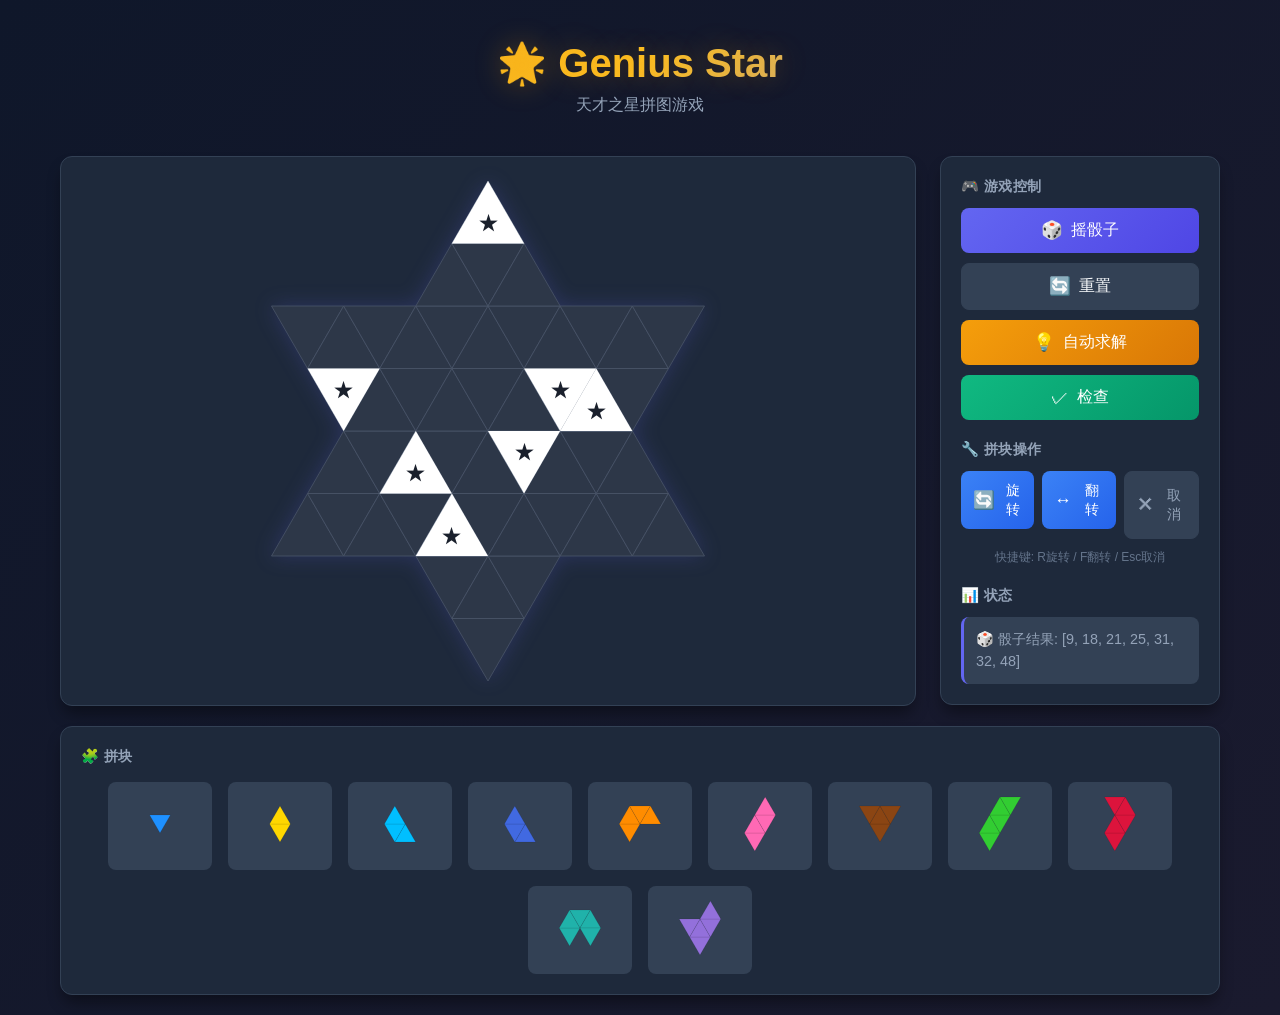
==== index.html @ deafbcff "refactor: 移动游戏文件到根目录（GitHub Pages 部署）" ====
<!DOCTYPE html>
<html lang="zh-CN">

<head>
    <meta charset="UTF-8">
    <meta name="viewport" content="width=device-width, initial-scale=1.0">
    <meta name="description" content="Genius Star 拼图游戏 - 交互式六角星拼图">
    <title>🌟 Genius Star 拼图游戏</title>
    <link rel="stylesheet" href="styles.css">
</head>

<body>
    <div class="game-container">
        <!-- 标题区域 -->
        <header class="game-header">
            <h1>🌟 Genius Star</h1>
            <p class="subtitle">天才之星拼图游戏</p>
        </header>

        <!-- 主游戏区域 -->
        <main class="game-main">
            <!-- 左侧：棋盘 -->
            <div class="board-section">
                <svg id="board-svg" viewBox="-6 -6 12 12" class="board-svg">
                    <!-- 棋盘将由 JavaScript 渲染 -->
                </svg>
            </div>

            <!-- 右侧：控制面板 -->
            <aside class="control-panel">
                <div class="panel-section">
                    <h3>🎮 游戏控制</h3>
                    <button id="btn-roll" class="btn btn-primary">
                        <span class="btn-icon">🎲</span> 摇骰子
                    </button>
                    <button id="btn-reset" class="btn btn-secondary">
                        <span class="btn-icon">🔄</span> 重置
                    </button>
                    <button id="btn-solve" class="btn btn-accent">
                        <span class="btn-icon">💡</span> 自动求解
                    </button>
                    <button id="btn-check" class="btn btn-success">
                        <span class="btn-icon">✓</span> 检查
                    </button>
                </div>

                <div class="panel-section piece-controls">
                    <h3>🔧 拼块操作</h3>
                    <div class="piece-action-btns">
                        <button id="btn-rotate" class="btn btn-action" title="旋转 (R)">
                            <span class="btn-icon">🔄</span> 旋转
                        </button>
                        <button id="btn-flip" class="btn btn-action" title="翻转 (F)">
                            <span class="btn-icon">↔️</span> 翻转
                        </button>
                        <button id="btn-cancel" class="btn btn-action-secondary" title="取消 (Esc)">
                            <span class="btn-icon">✕</span> 取消
                        </button>
                    </div>
                    <p class="shortcuts-hint">快捷键: R旋转 / F翻转 / Esc取消</p>
                </div>

                <div class="panel-section">
                    <h3>📊 状态</h3>
                    <div id="status-message" class="status-message">
                        点击「摇骰子」开始游戏！
                    </div>
                </div>
            </aside>
        </main>

        <!-- 底部：拼块区域 -->
        <section class="pieces-section">
            <h3>🧩 拼块</h3>
            <div id="pieces-container" class="pieces-container">
                <!-- 拼块将由 JavaScript 渲染 -->
            </div>
        </section>
    </div>

    <!-- 完成弹窗 -->
    <div id="victory-modal" class="modal hidden">
        <div class="modal-content">
            <h2>🎉 恭喜完成！</h2>
            <p>你成功完成了拼图！</p>
            <button id="btn-new-game" class="btn btn-primary">开始新游戏</button>
        </div>
    </div>

    <!-- JavaScript 模块 -->
    <script src="js/geometry.js"></script>
    <script src="js/pieces.js"></script>
    <script src="js/board.js"></script>
    <script src="js/solver.js"></script>
    <script src="js/game.js"></script>
</body>

</html>
---- styles.css ----
/* ================================
   Genius Star 拼图游戏 - 样式表
   ================================ */

/* CSS 变量 - 主题色彩 */
:root {
    /* 主色调 */
    --primary: #6366f1;
    --primary-dark: #4f46e5;
    --primary-light: #818cf8;

    /* 强调色 */
    --accent: #f59e0b;
    --accent-dark: #d97706;

    /* 成功/错误 */
    --success: #10b981;
    --error: #ef4444;

    /* 背景色 */
    --bg-dark: #0f172a;
    --bg-card: #1e293b;
    --bg-hover: #334155;

    /* 文字色 */
    --text-primary: #f8fafc;
    --text-secondary: #94a3b8;
    --text-muted: #64748b;

    /* 边框 */
    --border: #334155;

    /* 阴影 */
    --shadow: 0 4px 6px -1px rgba(0, 0, 0, 0.3);
    --shadow-lg: 0 10px 15px -3px rgba(0, 0, 0, 0.4);

    /* 圆角 */
    --radius: 12px;
    --radius-sm: 8px;

    /* 过渡 */
    --transition: all 0.2s ease;
}

/* 基础重置 */
* {
    margin: 0;
    padding: 0;
    box-sizing: border-box;
}

body {
    font-family: 'Inter', -apple-system, BlinkMacSystemFont, 'Segoe UI', Roboto, sans-serif;
    background: linear-gradient(135deg, var(--bg-dark) 0%, #1a1a2e 100%);
    color: var(--text-primary);
    min-height: 100vh;
    overflow-x: hidden;
}

/* 游戏容器 */
.game-container {
    max-width: 1200px;
    margin: 0 auto;
    padding: 20px;
    display: flex;
    flex-direction: column;
    gap: 20px;
}

/* 标题区域 */
.game-header {
    text-align: center;
    padding: 20px 0;
}

.game-header h1 {
    font-size: 2.5rem;
    font-weight: 700;
    background: linear-gradient(135deg, var(--accent) 0%, #fbbf24 50%, var(--primary-light) 100%);
    -webkit-background-clip: text;
    -webkit-text-fill-color: transparent;
    background-clip: text;
    text-shadow: 0 0 30px rgba(245, 158, 11, 0.3);
}

.subtitle {
    color: var(--text-secondary);
    font-size: 1rem;
    margin-top: 8px;
}

/* 主游戏区域 */
.game-main {
    display: grid;
    grid-template-columns: 1fr 280px;
    gap: 24px;
    align-items: start;
}

/* 棋盘区域 */
.board-section {
    background: var(--bg-card);
    border-radius: var(--radius);
    padding: 24px;
    box-shadow: var(--shadow-lg);
    border: 1px solid var(--border);
}

.board-svg {
    width: 100%;
    max-width: 500px;
    height: auto;
    display: block;
    margin: 0 auto;
    filter: drop-shadow(0 0 10px rgba(99, 102, 241, 0.2));
}

/* 控制面板 */
.control-panel {
    background: var(--bg-card);
    border-radius: var(--radius);
    padding: 20px;
    box-shadow: var(--shadow-lg);
    border: 1px solid var(--border);
    display: flex;
    flex-direction: column;
    gap: 20px;
}

.panel-section h3 {
    font-size: 0.9rem;
    color: var(--text-secondary);
    margin-bottom: 12px;
    text-transform: uppercase;
    letter-spacing: 0.5px;
}

/* 按钮样式 */
.btn {
    display: flex;
    align-items: center;
    justify-content: center;
    gap: 8px;
    width: 100%;
    padding: 12px 16px;
    border: none;
    border-radius: var(--radius-sm);
    font-size: 1rem;
    font-weight: 500;
    cursor: pointer;
    transition: var(--transition);
    margin-bottom: 10px;
}

.btn:last-child {
    margin-bottom: 0;
}

.btn:hover {
    transform: translateY(-2px);
    box-shadow: var(--shadow);
}

.btn:active {
    transform: translateY(0);
}

.btn-icon {
    font-size: 1.1rem;
}

.btn-primary {
    background: linear-gradient(135deg, var(--primary) 0%, var(--primary-dark) 100%);
    color: white;
}

.btn-primary:hover {
    background: linear-gradient(135deg, var(--primary-light) 0%, var(--primary) 100%);
}

.btn-secondary {
    background: var(--bg-hover);
    color: var(--text-primary);
    border: 1px solid var(--border);
}

.btn-secondary:hover {
    background: #475569;
}

.btn-accent {
    background: linear-gradient(135deg, var(--accent) 0%, var(--accent-dark) 100%);
    color: white;
}

.btn-accent:hover {
    background: linear-gradient(135deg, #fbbf24 0%, var(--accent) 100%);
}

.btn-success {
    background: linear-gradient(135deg, var(--success) 0%, #059669 100%);
    color: white;
}

.btn-success:hover {
    background: linear-gradient(135deg, #34d399 0%, var(--success) 100%);
}

/* 快捷键列表 */
.shortcuts-list {
    list-style: none;
    display: flex;
    flex-direction: column;
    gap: 8px;
}

.shortcuts-list li {
    display: flex;
    align-items: center;
    gap: 10px;
    color: var(--text-secondary);
    font-size: 0.9rem;
}

kbd {
    background: var(--bg-hover);
    border: 1px solid var(--border);
    border-radius: 4px;
    padding: 4px 8px;
    font-family: 'SF Mono', 'Monaco', 'Consolas', monospace;
    font-size: 0.8rem;
    color: var(--text-primary);
    min-width: 28px;
    text-align: center;
}

/* 状态消息 */
.status-message {
    background: var(--bg-hover);
    border-radius: var(--radius-sm);
    padding: 12px;
    color: var(--text-secondary);
    font-size: 0.9rem;
    line-height: 1.5;
    border-left: 3px solid var(--primary);
}

.status-message.success {
    border-left-color: var(--success);
    color: var(--success);
}

.status-message.error {
    border-left-color: var(--error);
    color: var(--error);
}

/* 拼块区域 */
.pieces-section {
    background: var(--bg-card);
    border-radius: var(--radius);
    padding: 20px;
    box-shadow: var(--shadow-lg);
    border: 1px solid var(--border);
}

.pieces-section h3 {
    font-size: 0.9rem;
    color: var(--text-secondary);
    margin-bottom: 16px;
    text-transform: uppercase;
    letter-spacing: 0.5px;
}

.pieces-container {
    display: flex;
    flex-wrap: wrap;
    gap: 16px;
    justify-content: center;
}

/* 单个拼块容器 */
.piece-wrapper {
    background: var(--bg-hover);
    border-radius: var(--radius-sm);
    padding: 10px;
    cursor: grab;
    transition: var(--transition);
    border: 2px solid transparent;
}

.piece-wrapper:hover {
    border-color: var(--primary);
    transform: scale(1.05);
}

.piece-wrapper.selected {
    border-color: var(--accent);
    box-shadow: 0 0 15px rgba(245, 158, 11, 0.4);
}

.piece-wrapper.placed {
    opacity: 0.3;
    pointer-events: none;
}

.piece-svg {
    width: 80px;
    height: 60px;
}

/* 棋盘三角形样式 */
.board-triangle {
    fill: #2d3748;
    stroke: #4a5568;
    stroke-width: 0.02;
    transition: var(--transition);
}

.board-triangle:hover {
    fill: #3d4758;
}

.board-triangle.blocked {
    fill: #1a202c;
    stroke: #718096;
}

.board-triangle.blocked-marker {
    fill: #fbbf24;
}

/* 拼块三角形样式 */
.piece-triangle {
    stroke: rgba(0, 0, 0, 0.3);
    stroke-width: 0.02;
    cursor: grab;
}

.piece-triangle.on-board {
    cursor: pointer;
}

/* 拖拽时的样式 */
.dragging {
    opacity: 0.8;
    cursor: grabbing !important;
}

/* 有效放置位置预览 */
.preview-triangle {
    fill: rgba(99, 102, 241, 0.3);
    stroke: var(--primary);
    stroke-width: 0.03;
    stroke-dasharray: 0.1;
}

/* 弹窗 */
.modal {
    position: fixed;
    top: 0;
    left: 0;
    width: 100%;
    height: 100%;
    background: rgba(0, 0, 0, 0.8);
    display: flex;
    align-items: center;
    justify-content: center;
    z-index: 1000;
    backdrop-filter: blur(4px);
}

.modal.hidden {
    display: none;
}

.modal-content {
    background: var(--bg-card);
    border-radius: var(--radius);
    padding: 40px;
    text-align: center;
    box-shadow: var(--shadow-lg);
    border: 1px solid var(--border);
    animation: modalIn 0.3s ease;
}

@keyframes modalIn {
    from {
        opacity: 0;
        transform: scale(0.9);
    }

    to {
        opacity: 1;
        transform: scale(1);
    }
}

.modal-content h2 {
    font-size: 2rem;
    margin-bottom: 16px;
    background: linear-gradient(135deg, var(--accent) 0%, #fbbf24 100%);
    -webkit-background-clip: text;
    -webkit-text-fill-color: transparent;
    background-clip: text;
}

.modal-content p {
    color: var(--text-secondary);
    margin-bottom: 24px;
}

.modal-content .btn {
    width: auto;
    padding: 12px 32px;
}

/* 动画 */
@keyframes pulse {

    0%,
    100% {
        transform: scale(1);
    }

    50% {
        transform: scale(1.05);
    }
}

.pulse {
    animation: pulse 0.5s ease-in-out;
}

/* 拼块操作按钮 */
.piece-action-btns {
    display: flex;
    gap: 8px;
    flex-wrap: wrap;
}

.btn-action {
    flex: 1;
    min-width: 70px;
    padding: 10px 12px;
    background: linear-gradient(135deg, #3b82f6 0%, #2563eb 100%);
    color: white;
    font-size: 0.9rem;
}

.btn-action:hover {
    background: linear-gradient(135deg, #60a5fa 0%, #3b82f6 100%);
}

.btn-action-secondary {
    flex: 1;
    min-width: 70px;
    padding: 10px 12px;
    background: var(--bg-hover);
    color: var(--text-secondary);
    border: 1px solid var(--border);
    font-size: 0.9rem;
}

.btn-action-secondary:hover {
    background: #475569;
    color: var(--text-primary);
}

.shortcuts-hint {
    margin-top: 10px;
    font-size: 0.75rem;
    color: var(--text-muted);
    text-align: center;
}

/* 按钮禁用状态 */
.btn:disabled {
    opacity: 0.5;
    cursor: not-allowed;
    transform: none !important;
}

/* 响应式设计 */
@media (max-width: 900px) {
    .game-main {
        grid-template-columns: 1fr;
    }

    .control-panel {
        order: -1;
        flex-direction: row;
        flex-wrap: wrap;
    }

    .panel-section {
        flex: 1;
        min-width: 200px;
    }

    /* 移动端突出显示拼块操作按钮 */
    .piece-controls {
        order: -1;
        width: 100%;
        min-width: 100%;
    }

    .piece-action-btns {
        justify-content: center;
    }

    .btn-action,
    .btn-action-secondary {
        min-width: 90px;
        padding: 14px 16px;
        font-size: 1rem;
    }

    .shortcuts-hint {
        display: none;
        /* 移动端隐藏快捷键提示 */
    }
}

@media (max-width: 600px) {
    .game-header h1 {
        font-size: 1.8rem;
    }

    .game-container {
        padding: 10px;
    }

    .piece-svg {
        width: 60px;
        height: 45px;
    }

    /* 移动端操作按钮更大 */
    .btn-action,
    .btn-action-secondary {
        padding: 16px 20px;
        font-size: 1.1rem;
    }

    .piece-action-btns {
        gap: 10px;
    }
}
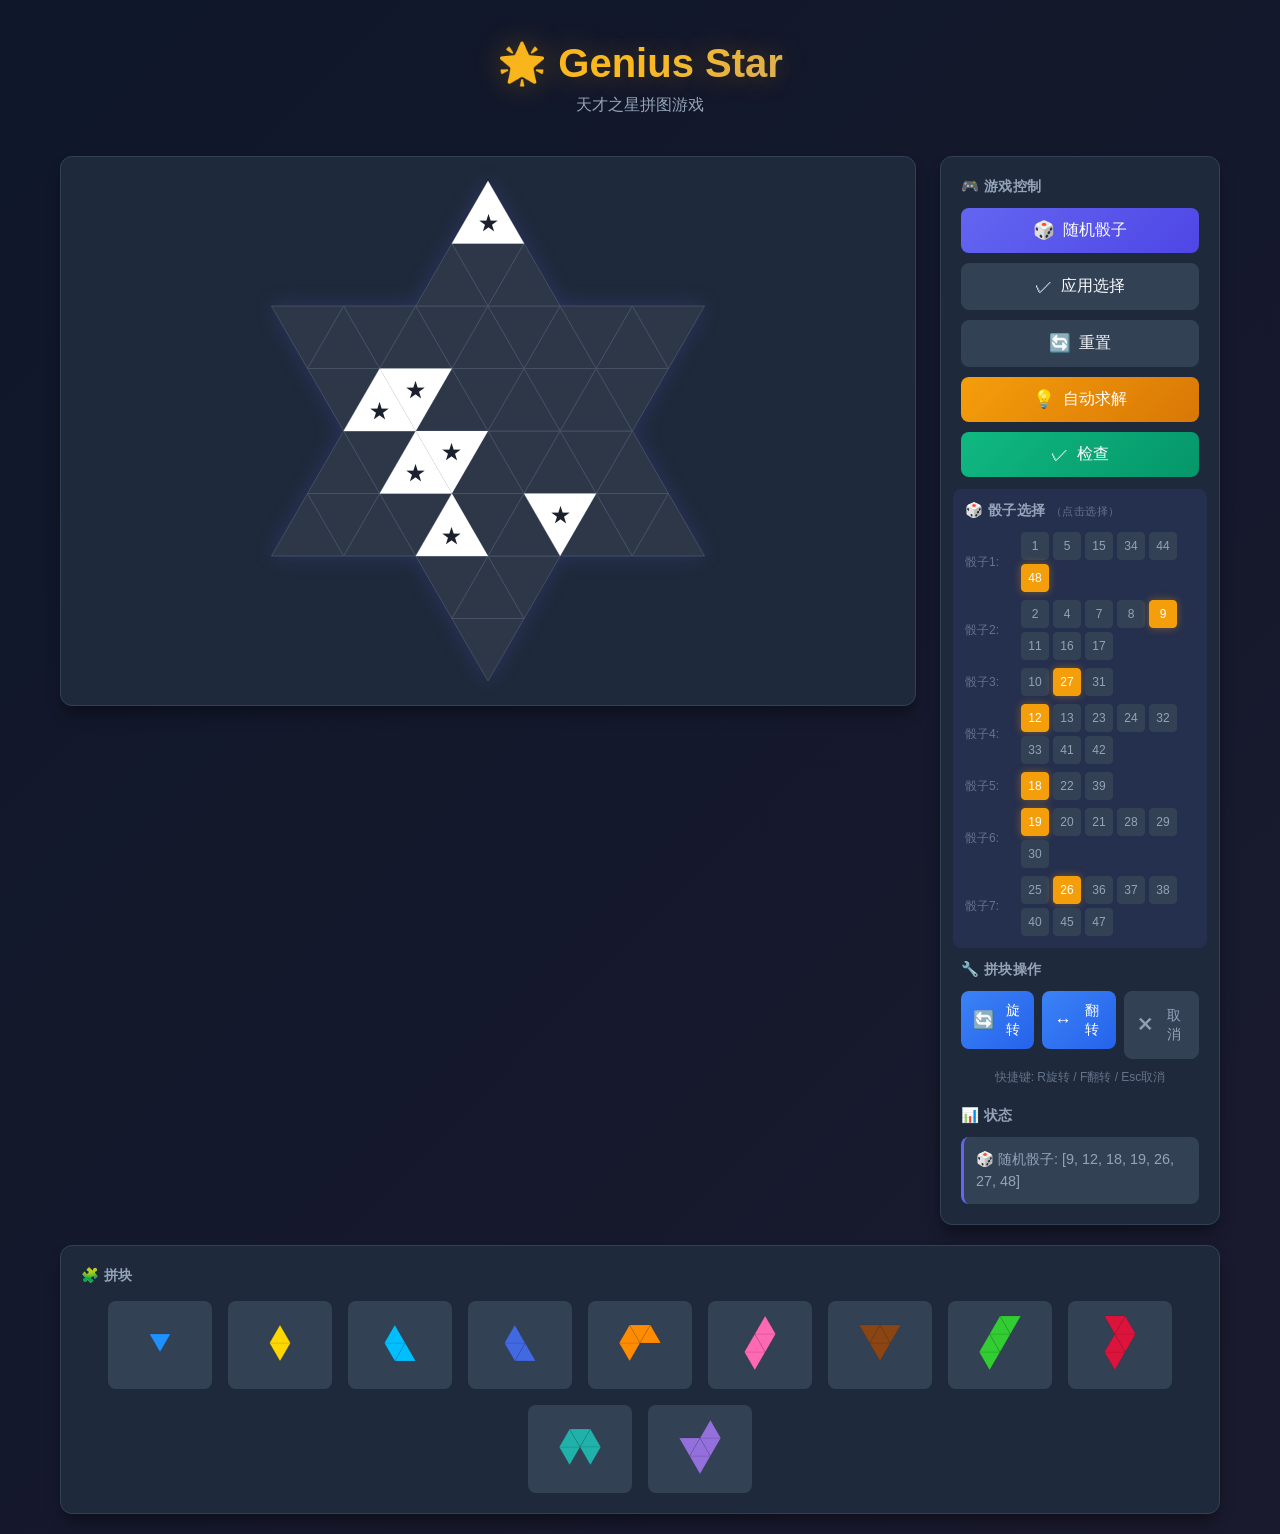
==== commit db0bbb10: "feat: 添加骰子手动选择功能 - 新增骰子选择面板，显示7组骰子可选值 - 点击数字可选中对应骰子的值 - 随机骰子按钮同步更新选择器显示 - 应用选择按钮使用手动选择的值开始游戏" ====
--- a/index.html
+++ b/index.html
@@ -31,7 +31,10 @@
                 <div class="panel-section">
                     <h3>🎮 游戏控制</h3>
                     <button id="btn-roll" class="btn btn-primary">
-                        <span class="btn-icon">🎲</span> 摇骰子
+                        <span class="btn-icon">🎲</span> 随机骰子
+                    </button>
+                    <button id="btn-apply-dice" class="btn btn-secondary">
+                        <span class="btn-icon">✓</span> 应用选择
                     </button>
                     <button id="btn-reset" class="btn btn-secondary">
                         <span class="btn-icon">🔄</span> 重置
@@ -42,6 +45,13 @@
                     <button id="btn-check" class="btn btn-success">
                         <span class="btn-icon">✓</span> 检查
                     </button>
+                </div>
+
+                <div class="panel-section dice-section">
+                    <h3>🎲 骰子选择 <span class="dice-hint">（点击选择）</span></h3>
+                    <div id="dice-selectors" class="dice-selectors">
+                        <!-- 骰子选择器由 JavaScript 渲染 -->
+                    </div>
                 </div>
 
                 <div class="panel-section piece-controls">
--- a/styles.css
+++ b/styles.css
@@ -474,6 +474,75 @@
     text-align: center;
 }
 
+/* 骰子选择器 */
+.dice-section {
+    background: rgba(99, 102, 241, 0.1);
+    border-radius: var(--radius-sm);
+    padding: 12px;
+    margin: -8px;
+}
+
+.dice-hint {
+    font-size: 0.7rem;
+    color: var(--text-muted);
+    font-weight: normal;
+    text-transform: none;
+}
+
+.dice-selectors {
+    display: flex;
+    flex-direction: column;
+    gap: 8px;
+}
+
+.dice-row {
+    display: flex;
+    align-items: center;
+    gap: 6px;
+}
+
+.dice-label {
+    font-size: 0.75rem;
+    color: var(--text-muted);
+    min-width: 50px;
+}
+
+.dice-options {
+    display: flex;
+    flex-wrap: wrap;
+    gap: 4px;
+    flex: 1;
+}
+
+.dice-option {
+    width: 28px;
+    height: 28px;
+    border: 1px solid var(--border);
+    border-radius: 4px;
+    background: var(--bg-hover);
+    color: var(--text-secondary);
+    font-size: 0.75rem;
+    font-weight: 500;
+    cursor: pointer;
+    transition: var(--transition);
+    display: flex;
+    align-items: center;
+    justify-content: center;
+}
+
+.dice-option:hover {
+    border-color: var(--primary);
+    background: var(--primary);
+    color: white;
+}
+
+.dice-option.selected {
+    background: var(--accent);
+    border-color: var(--accent);
+    color: white;
+    box-shadow: 0 0 8px rgba(245, 158, 11, 0.4);
+}
+
 /* 按钮禁用状态 */
 .btn:disabled {
     opacity: 0.5;
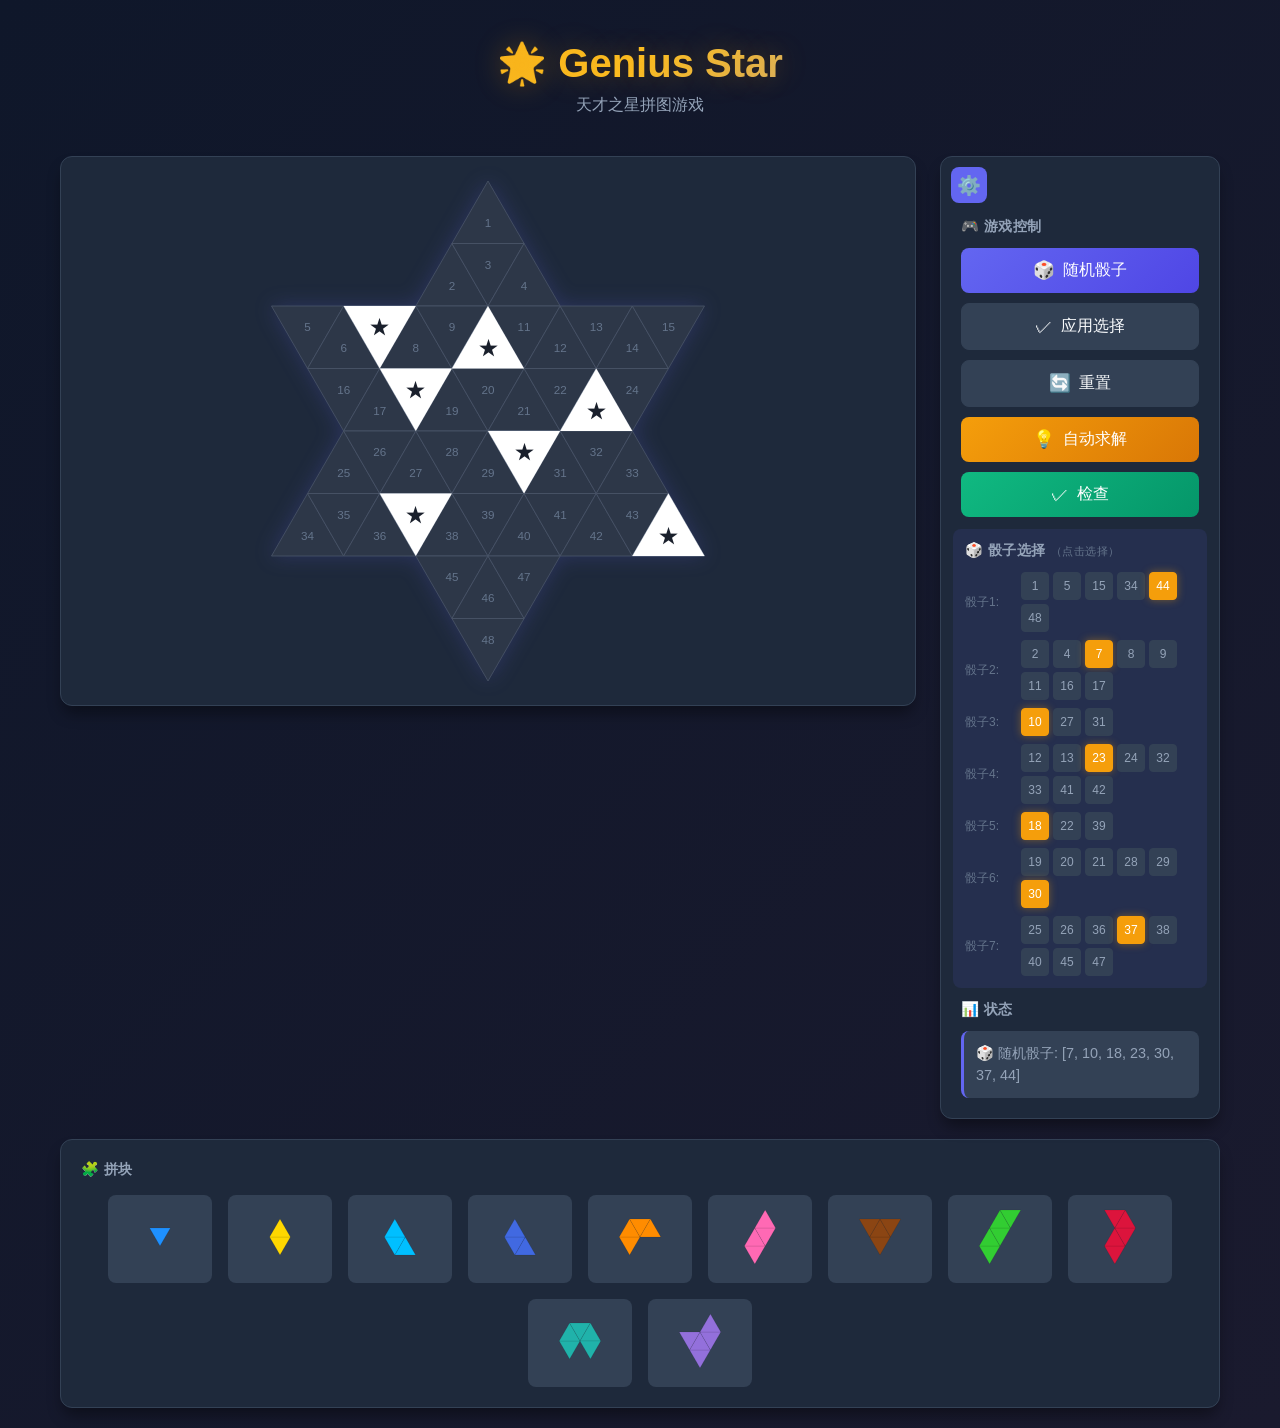
==== commit 47c242bb: "feat: 优化UI-浮动操作面板+抽屉式菜单 - 移除固定底部工具栏 - 拼块选中时显示浮动操作按钮（旋转/翻转/放回）在拼块上方 - 控制面板改为抽屉式，可点击齿轮按钮收起 - 更好的移动端和PC" ====
--- a/index.html
+++ b/index.html
@@ -26,54 +26,44 @@
                 </svg>
             </div>
 
-            <!-- 右侧：控制面板 -->
-            <aside class="control-panel">
-                <div class="panel-section">
-                    <h3>🎮 游戏控制</h3>
-                    <button id="btn-roll" class="btn btn-primary">
-                        <span class="btn-icon">🎲</span> 随机骰子
-                    </button>
-                    <button id="btn-apply-dice" class="btn btn-secondary">
-                        <span class="btn-icon">✓</span> 应用选择
-                    </button>
-                    <button id="btn-reset" class="btn btn-secondary">
-                        <span class="btn-icon">🔄</span> 重置
-                    </button>
-                    <button id="btn-solve" class="btn btn-accent">
-                        <span class="btn-icon">💡</span> 自动求解
-                    </button>
-                    <button id="btn-check" class="btn btn-success">
-                        <span class="btn-icon">✓</span> 检查
-                    </button>
-                </div>
+            <!-- 右侧：控制面板（抽屉式） -->
+            <aside class="control-panel" id="control-panel">
+                <button class="drawer-toggle" id="drawer-toggle" title="展开/收起菜单">
+                    <span class="toggle-icon">⚙️</span>
+                </button>
 
-                <div class="panel-section dice-section">
-                    <h3>🎲 骰子选择 <span class="dice-hint">（点击选择）</span></h3>
-                    <div id="dice-selectors" class="dice-selectors">
-                        <!-- 骰子选择器由 JavaScript 渲染 -->
-                    </div>
-                </div>
-
-                <div class="panel-section piece-controls">
-                    <h3>🔧 拼块操作</h3>
-                    <div class="piece-action-btns">
-                        <button id="btn-rotate" class="btn btn-action" title="旋转 (R)">
-                            <span class="btn-icon">🔄</span> 旋转
+                <div class="drawer-content">
+                    <div class="panel-section">
+                        <h3>🎮 游戏控制</h3>
+                        <button id="btn-roll" class="btn btn-primary">
+                            <span class="btn-icon">🎲</span> 随机骰子
                         </button>
-                        <button id="btn-flip" class="btn btn-action" title="翻转 (F)">
-                            <span class="btn-icon">↔️</span> 翻转
+                        <button id="btn-apply-dice" class="btn btn-secondary">
+                            <span class="btn-icon">✓</span> 应用选择
                         </button>
-                        <button id="btn-cancel" class="btn btn-action-secondary" title="取消 (Esc)">
-                            <span class="btn-icon">✕</span> 取消
+                        <button id="btn-reset" class="btn btn-secondary">
+                            <span class="btn-icon">🔄</span> 重置
+                        </button>
+                        <button id="btn-solve" class="btn btn-accent">
+                            <span class="btn-icon">💡</span> 自动求解
+                        </button>
+                        <button id="btn-check" class="btn btn-success">
+                            <span class="btn-icon">✓</span> 检查
                         </button>
                     </div>
-                    <p class="shortcuts-hint">快捷键: R旋转 / F翻转 / Esc取消</p>
-                </div>
 
-                <div class="panel-section">
-                    <h3>📊 状态</h3>
-                    <div id="status-message" class="status-message">
-                        点击「摇骰子」开始游戏！
+                    <div class="panel-section dice-section">
+                        <h3>🎲 骰子选择 <span class="dice-hint">（点击选择）</span></h3>
+                        <div id="dice-selectors" class="dice-selectors">
+                            <!-- 骰子选择器由 JavaScript 渲染 -->
+                        </div>
+                    </div>
+
+                    <div class="panel-section">
+                        <h3>📊 状态</h3>
+                        <div id="status-message" class="status-message">
+                            点击「摇骰子」开始游戏！
+                        </div>
                     </div>
                 </div>
             </aside>
@@ -86,6 +76,13 @@
                 <!-- 拼块将由 JavaScript 渲染 -->
             </div>
         </section>
+
+        <!-- 浮动操作面板（选中拼块时显示） -->
+        <div id="piece-actions" class="piece-actions hidden">
+            <button id="btn-rotate" class="action-btn" title="旋转 (R)">🔄</button>
+            <button id="btn-flip" class="action-btn" title="翻转 (F)">↔️</button>
+            <button id="btn-cancel" class="action-btn action-cancel" title="放回 (Esc)">✕</button>
+        </div>
     </div>
 
     <!-- 完成弹窗 -->
--- a/styles.css
+++ b/styles.css
@@ -115,16 +115,120 @@
     filter: drop-shadow(0 0 10px rgba(99, 102, 241, 0.2));
 }
 
-/* 控制面板 */
+/* 控制面板（抽屉式） */
 .control-panel {
+    position: relative;
     background: var(--bg-card);
     border-radius: var(--radius);
-    padding: 20px;
     box-shadow: var(--shadow-lg);
     border: 1px solid var(--border);
+    transition: width 0.3s ease, padding 0.3s ease;
+    overflow: hidden;
+}
+
+.control-panel.collapsed {
+    width: 50px;
+    padding: 0;
+}
+
+.control-panel.collapsed .drawer-content {
+    opacity: 0;
+    pointer-events: none;
+}
+
+.drawer-toggle {
+    position: absolute;
+    top: 10px;
+    left: 10px;
+    width: 36px;
+    height: 36px;
+    border: none;
+    border-radius: 8px;
+    background: var(--primary);
+    color: white;
+    cursor: pointer;
+    display: flex;
+    align-items: center;
+    justify-content: center;
+    font-size: 1.2rem;
+    z-index: 10;
+    transition: var(--transition);
+}
+
+.drawer-toggle:hover {
+    background: var(--primary-light);
+    transform: scale(1.1);
+}
+
+.control-panel.collapsed .drawer-toggle {
+    left: 7px;
+}
+
+.drawer-content {
+    padding: 60px 20px 20px 20px;
     display: flex;
     flex-direction: column;
     gap: 20px;
+    transition: opacity 0.3s ease;
+}
+
+/* 浮动操作面板（选中拼块时显示） */
+.piece-actions {
+    position: absolute;
+    display: flex;
+    gap: 8px;
+    background: rgba(30, 41, 59, 0.95);
+    padding: 8px 12px;
+    border-radius: 24px;
+    box-shadow: 0 4px 20px rgba(0, 0, 0, 0.4);
+    z-index: 200;
+    pointer-events: auto;
+    backdrop-filter: blur(8px);
+    border: 1px solid var(--border);
+    transition: opacity 0.2s ease, transform 0.2s ease;
+}
+
+.piece-actions.hidden {
+    display: none;
+}
+
+.action-btn {
+    width: 44px;
+    height: 44px;
+    border: none;
+    border-radius: 50%;
+    background: var(--primary);
+    color: white;
+    font-size: 1.2rem;
+    cursor: pointer;
+    display: flex;
+    align-items: center;
+    justify-content: center;
+    transition: var(--transition);
+}
+
+.action-btn:hover {
+    background: var(--primary-light);
+    transform: scale(1.1);
+}
+
+.action-btn:active {
+    transform: scale(0.95);
+}
+
+.action-cancel {
+    background: var(--bg-hover);
+    color: var(--text-secondary);
+}
+
+.action-cancel:hover {
+    background: var(--error);
+    color: white;
+}
+
+/* 移除固定底部空间 */
+.game-container {
+    padding-bottom: 20px;
 }
 
 .panel-section h3 {
@@ -552,42 +656,70 @@
 
 /* 响应式设计 */
 @media (max-width: 900px) {
+    .game-container {
+        display: flex;
+        flex-direction: column;
+    }
+
     .game-main {
-        grid-template-columns: 1fr;
+        display: contents;
+        /* Allows children to be ordered within game-container */
+    }
+
+    .game-header {
+        order: 1;
+    }
+
+    .board-section {
+        order: 2;
+        padding: 10px;
+        /* Reduce padding on mobile */
+    }
+
+    .pieces-section {
+        order: 3;
+        margin-top: 10px;
+        padding: 15px;
     }
 
     .control-panel {
-        order: -1;
-        flex-direction: row;
-        flex-wrap: wrap;
+        order: 4;
+        /* Controls at bottom */
+        flex-direction: column;
+        gap: 15px;
+        margin-top: 10px;
     }
 
     .panel-section {
-        flex: 1;
-        min-width: 200px;
-    }
-
-    /* 移动端突出显示拼块操作按钮 */
+        width: 100%;
+    }
+
+    /* Make piece controls (Rotate/Flip) very accessible */
     .piece-controls {
-        order: -1;
-        width: 100%;
-        min-width: 100%;
+        position: sticky;
+        bottom: 0;
+        z-index: 100;
+        background: var(--bg-card);
+        padding: 10px;
+        border-top: 1px solid var(--border);
+        box-shadow: 0 -4px 10px rgba(0, 0, 0, 0.2);
+        margin: 0 -20px -20px -20px;
+        /* Extend to edges */
+        width: calc(100% + 40px);
     }
 
     .piece-action-btns {
-        justify-content: center;
+        justify-content: space-between;
     }
 
     .btn-action,
     .btn-action-secondary {
-        min-width: 90px;
-        padding: 14px 16px;
-        font-size: 1rem;
+        flex: 1;
+        padding: 15px;
     }
 
     .shortcuts-hint {
         display: none;
-        /* 移动端隐藏快捷键提示 */
     }
 }
 
@@ -598,21 +730,32 @@
 
     .game-container {
         padding: 10px;
+        gap: 10px;
+    }
+
+    .board-section {
+        padding: 5px;
+    }
+
+    /* Enhance piece size for touch */
+    .piece-wrapper {
+        padding: 5px;
     }
 
     .piece-svg {
-        width: 60px;
-        height: 45px;
-    }
-
-    /* 移动端操作按钮更大 */
-    .btn-action,
-    .btn-action-secondary {
-        padding: 16px 20px;
-        font-size: 1.1rem;
-    }
-
-    .piece-action-btns {
-        gap: 10px;
+        width: 50px;
+        /* Slightly smaller to fit more */
+        height: 40px;
+    }
+
+    .pieces-container {
+        gap: 8px;
+        justify-content: flex-start;
+        /* Align left for scrolling if needed */
+        overflow-x: auto;
+        padding-bottom: 5px;
+        flex-wrap: wrap;
+        /* Keep wrapping for now, maybe scroll is better? User said "close". Wrapping is safer. */
+        justify-content: center;
     }
 }
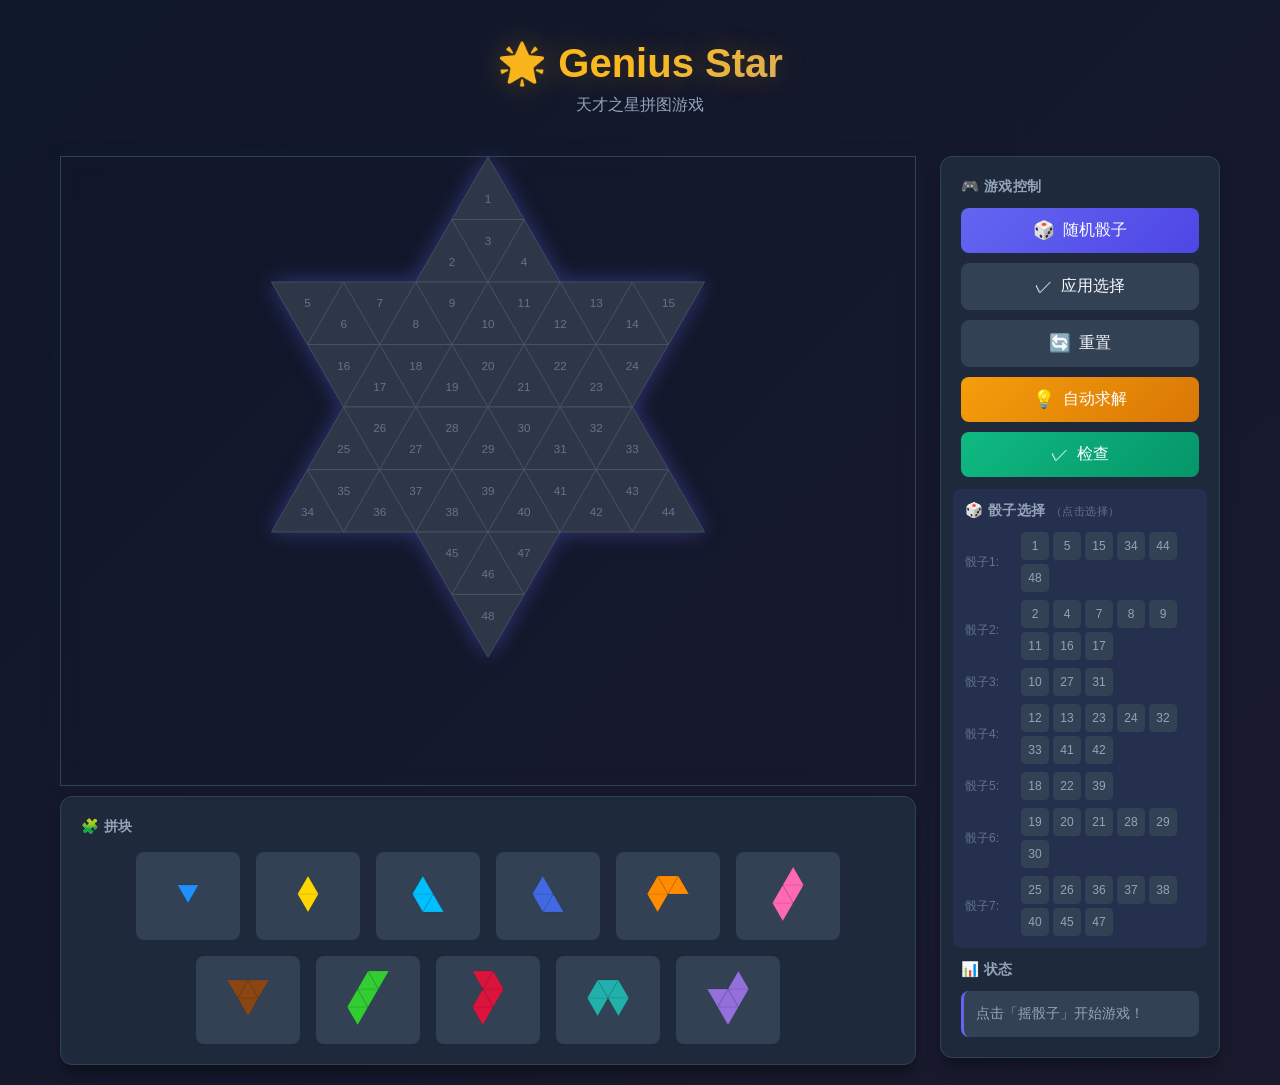
==== commit 9f18e1a7: "feat: 引入浮动拼块拖拽功能，优化拼块操作交互并调整游戏布局" ====
--- a/index.html
+++ b/index.html
@@ -19,18 +19,25 @@
 
         <!-- 主游戏区域 -->
         <main class="game-main">
-            <!-- 左侧：棋盘 -->
-            <div class="board-section">
-                <svg id="board-svg" viewBox="-6 -6 12 12" class="board-svg">
-                    <!-- 棋盘将由 JavaScript 渲染 -->
-                </svg>
+            <!-- 左侧：棋盘 + 拼块 -->
+            <div class="left-column">
+                <div class="board-section">
+                    <svg id="board-svg" viewBox="-6 -6 12 12" class="board-svg">
+                        <!-- 棋盘将由 JavaScript 渲染 -->
+                    </svg>
+                </div>
+
+                <!-- 底部：拼块区域 -->
+                <section class="pieces-section">
+                    <h3>🧩 拼块</h3>
+                    <div id="pieces-container" class="pieces-container">
+                        <!-- 拼块将由 JavaScript 渲染 -->
+                    </div>
+                </section>
             </div>
 
             <!-- 右侧：控制面板（抽屉式） -->
             <aside class="control-panel" id="control-panel">
-                <button class="drawer-toggle" id="drawer-toggle" title="展开/收起菜单">
-                    <span class="toggle-icon">⚙️</span>
-                </button>
 
                 <div class="drawer-content">
                     <div class="panel-section">
@@ -67,22 +74,8 @@
                     </div>
                 </div>
             </aside>
-        </main>
 
-        <!-- 底部：拼块区域 -->
-        <section class="pieces-section">
-            <h3>🧩 拼块</h3>
-            <div id="pieces-container" class="pieces-container">
-                <!-- 拼块将由 JavaScript 渲染 -->
-            </div>
-        </section>
 
-        <!-- 浮动操作面板（选中拼块时显示） -->
-        <div id="piece-actions" class="piece-actions hidden">
-            <button id="btn-rotate" class="action-btn" title="旋转 (R)">🔄</button>
-            <button id="btn-flip" class="action-btn" title="翻转 (F)">↔️</button>
-            <button id="btn-cancel" class="action-btn action-cancel" title="放回 (Esc)">✕</button>
-        </div>
     </div>
 
     <!-- 完成弹窗 -->
--- a/styles.css
+++ b/styles.css
@@ -97,12 +97,22 @@
     align-items: start;
 }
 
+.left-column {
+    display: flex;
+    flex-direction: column;
+    gap: 10px;
+    min-width: 0;
+    /* Prevent flex overflow */
+}
+
 /* 棋盘区域 */
 .board-section {
-    background: var(--bg-card);
-    border-radius: var(--radius);
-    padding: 24px;
-    box-shadow: var(--shadow-lg);
+    position: relative;
+    width: 100%;
+    aspect-ratio: 1;
+    max-height: 70vh;
+    margin: 0 auto;
+    filter: drop-shadow(0 0 10px rgba(99, 102, 241, 0.2));
     border: 1px solid var(--border);
 }
 
@@ -115,26 +125,19 @@
     filter: drop-shadow(0 0 10px rgba(99, 102, 241, 0.2));
 }
 
-/* 控制面板（抽屉式） */
+/* 控制面板 */
 .control-panel {
     position: relative;
     background: var(--bg-card);
     border-radius: var(--radius);
     box-shadow: var(--shadow-lg);
     border: 1px solid var(--border);
-    transition: width 0.3s ease, padding 0.3s ease;
-    overflow: hidden;
-}
-
-.control-panel.collapsed {
-    width: 50px;
-    padding: 0;
-}
-
-.control-panel.collapsed .drawer-content {
-    opacity: 0;
-    pointer-events: none;
-}
+    padding: 20px;
+}
+
+/* 移除折叠相关样式 */
+/* .control-panel.collapsed ... */
+
 
 .drawer-toggle {
     position: absolute;
@@ -165,51 +168,79 @@
 }
 
 .drawer-content {
-    padding: 60px 20px 20px 20px;
     display: flex;
     flex-direction: column;
     gap: 20px;
-    transition: opacity 0.3s ease;
-}
-
-/* 浮动操作面板（选中拼块时显示） */
-.piece-actions {
-    position: absolute;
-    display: flex;
-    gap: 8px;
-    background: rgba(30, 41, 59, 0.95);
-    padding: 8px 12px;
-    border-radius: 24px;
-    box-shadow: 0 4px 20px rgba(0, 0, 0, 0.4);
-    z-index: 200;
+}
+
+/* 浮动拼块容器 */
+.floating-piece-container {
     pointer-events: auto;
+    /* Allow dragging */
+    touch-action: none;
+    /* Prevent scroll */
+    cursor: grab;
+    display: flex;
+    flex-direction: column;
+    align-items: center;
+    justify-content: center;
+    /* transition: left 0.05s linear, top 0.05s linear; remove transition for instant follow */
+}
+
+.floating-piece-container:active {
+    cursor: grabbing;
+}
+
+.floating-piece-container svg {
+    filter: drop-shadow(0 10px 20px rgba(0, 0, 0, 0.4));
+    animation: float-pulse 2s infinite ease-in-out;
+}
+
+@keyframes float-pulse {
+
+    0%,
+    100% {
+        transform: translateY(0);
+    }
+
+    50% {
+        transform: translateY(-5px);
+    }
+}
+
+/* 浮动操作按钮 */
+.floating-actions {
+    margin-top: 0px;
+    display: flex;
+    gap: 12px;
+    background: rgba(15, 23, 42, 0.8);
+    padding: 8px 16px;
+    border-radius: 99px;
     backdrop-filter: blur(8px);
-    border: 1px solid var(--border);
-    transition: opacity 0.2s ease, transform 0.2s ease;
-}
-
-.piece-actions.hidden {
-    display: none;
+    pointer-events: auto;
+    border: 1px solid rgba(255, 255, 255, 0.1);
+    box-shadow: 0 4px 12px rgba(0, 0, 0, 0.3);
 }
 
 .action-btn {
-    width: 44px;
-    height: 44px;
-    border: none;
+    width: 40px;
+    height: 40px;
     border-radius: 50%;
-    background: var(--primary);
+    border: 1px solid rgba(255, 255, 255, 0.1);
+    background: rgba(255, 255, 255, 0.05);
     color: white;
     font-size: 1.2rem;
     cursor: pointer;
     display: flex;
     align-items: center;
     justify-content: center;
-    transition: var(--transition);
+    transition: all 0.2s cubic-bezier(0.4, 0, 0.2, 1);
 }
 
 .action-btn:hover {
-    background: var(--primary-light);
-    transform: scale(1.1);
+    background: var(--primary);
+    transform: scale(1.15);
+    box-shadow: 0 0 10px var(--primary);
 }
 
 .action-btn:active {
@@ -217,13 +248,15 @@
 }
 
 .action-cancel {
-    background: var(--bg-hover);
-    color: var(--text-secondary);
+    background: rgba(239, 68, 68, 0.1);
+    color: #ef4444;
+    border-color: rgba(239, 68, 68, 0.2);
 }
 
 .action-cancel:hover {
-    background: var(--error);
-    color: white;
+    background: #ef4444;
+    color: white;
+    box-shadow: 0 0 10px #ef4444;
 }
 
 /* 移除固定底部空间 */
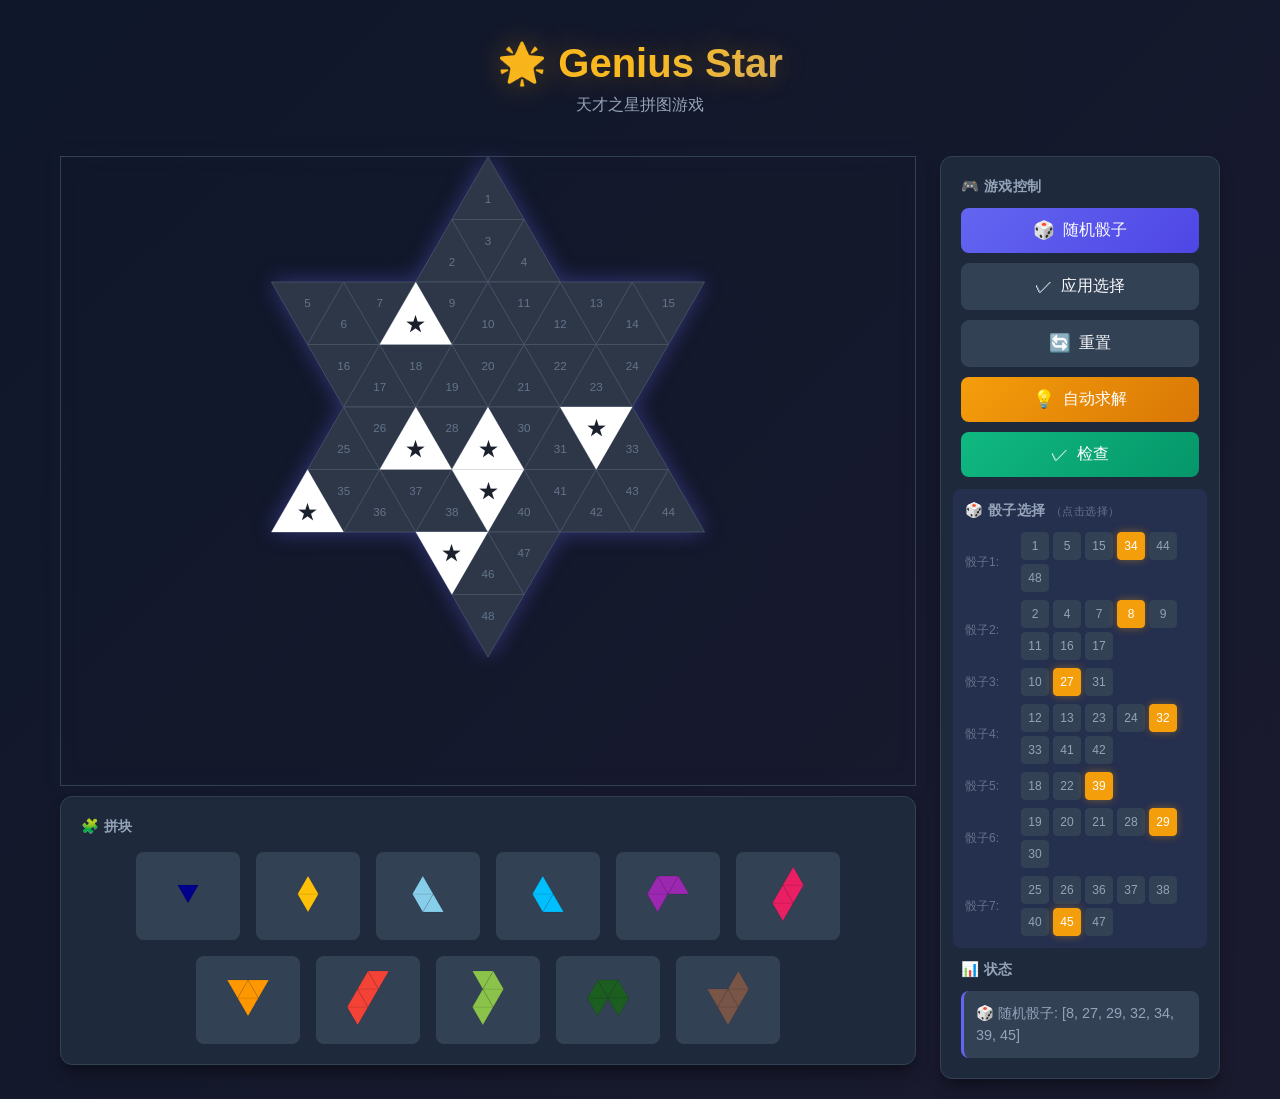
==== commit 5866d3e9: "feat: 增加移动端底部操作栏、优化棋子拖拽交互并改进预览与胜利动画效果。" ====
--- a/index.html
+++ b/index.html
@@ -87,6 +87,26 @@
         </div>
     </div>
 
+    <!-- 移动端底部固定操作栏 -->
+    <div class="mobile-controls">
+        <button id="btn-mobile-rotate" class="mobile-btn">
+            <span class="icon">🔄</span>
+            <span class="label">旋转</span>
+        </button>
+        <button id="btn-mobile-flip" class="mobile-btn">
+            <span class="icon">↔️</span>
+            <span class="label">翻转</span>
+        </button>
+        <button id="btn-mobile-reset" class="mobile-btn warning">
+            <span class="icon">🔄</span>
+            <span class="label">重置</span>
+        </button>
+        <button id="btn-mobile-menu" class="mobile-btn">
+            <span class="icon">☰</span>
+            <span class="label">菜单</span>
+        </button>
+    </div>
+
     <!-- JavaScript 模块 -->
     <script src="js/geometry.js"></script>
     <script src="js/pieces.js"></script>
--- a/styles.css
+++ b/styles.css
@@ -62,6 +62,8 @@
     max-width: 1200px;
     margin: 0 auto;
     padding: 20px;
+    padding-bottom: 100px;
+    /* Add padding for mobile bottom bar */
     display: flex;
     flex-direction: column;
     gap: 20px;
@@ -259,9 +261,15 @@
     box-shadow: 0 0 10px #ef4444;
 }
 
-/* 移除固定底部空间 */
+/* 移除固定底部空间 - Update for mobile bottom bar space */
 .game-container {
     padding-bottom: 20px;
+}
+
+@media (max-width: 900px) {
+    .game-container {
+        padding-bottom: 100px;
+    }
 }
 
 .panel-section h3 {
@@ -486,10 +494,24 @@
 
 /* 有效放置位置预览 */
 .preview-triangle {
-    fill: rgba(99, 102, 241, 0.3);
-    stroke: var(--primary);
-    stroke-width: 0.03;
-    stroke-dasharray: 0.1;
+    fill: rgba(99, 102, 241, 0.4);
+    stroke: var(--text-primary);
+    stroke-width: 0.05;
+    stroke-dasharray: 0;
+    filter: drop-shadow(0 0 5px var(--accent));
+    animation: pulse-glow 1.5s infinite alternate;
+}
+
+@keyframes pulse-glow {
+    from {
+        filter: drop-shadow(0 0 2px var(--accent));
+        opacity: 0.5;
+    }
+
+    to {
+        filter: drop-shadow(0 0 8px var(--accent));
+        opacity: 0.8;
+    }
 }
 
 /* 弹窗 */
@@ -504,7 +526,9 @@
     align-items: center;
     justify-content: center;
     z-index: 1000;
-    backdrop-filter: blur(4px);
+    z-index: 1000;
+    backdrop-filter: blur(8px);
+    -webkit-backdrop-filter: blur(8px);
 }
 
 .modal.hidden {
@@ -782,13 +806,145 @@
     }
 
     .pieces-container {
-        gap: 8px;
+        gap: 12px;
         justify-content: flex-start;
-        /* Align left for scrolling if needed */
         overflow-x: auto;
-        padding-bottom: 5px;
-        flex-wrap: wrap;
-        /* Keep wrapping for now, maybe scroll is better? User said "close". Wrapping is safer. */
-        justify-content: center;
+        padding: 5px 5px 15px 5px;
+        /* Add bottom padding for scrollbar */
+        flex-wrap: nowrap;
+        /* Force horizontal scroll */
+        -webkit-overflow-scrolling: touch;
+        /* Smooth scroll on iOS */
+        scrollbar-width: none;
+        /* Hide scrollbar Firefox */
+    }
+
+    .pieces-container::-webkit-scrollbar {
+        display: none;
+        /* Hide scrollbar Chrome/Safari */
+    }
+}
+
+/* Mobile Controls Sticky Bar */
+.mobile-controls {
+    display: none;
+    /* Hidden on Desktop */
+}
+
+@media (max-width: 900px) {
+    .control-panel {
+        display: none;
+        /* Hide default sidebar on mobile, or toggle it via menu */
+    }
+
+    .control-panel.mobile-visible {
+        display: flex;
+        position: fixed;
+        top: 0;
+        left: 0;
+        width: 100%;
+        height: 100%;
+        background: rgba(15, 23, 42, 0.95);
+        z-index: 2000;
+        padding: 40px 20px 120px 20px;
+        overflow-y: auto;
+        animation: fadeIn 0.3s ease;
+    }
+
+    /* Add a close button for the mobile menu */
+    .control-panel.mobile-visible::before {
+        content: '✕ 关闭菜单';
+        position: absolute;
+        top: 20px;
+        right: 20px;
+        color: var(--text-secondary);
+        font-size: 0.9rem;
+        padding: 8px 16px;
+        background: rgba(255, 255, 255, 0.1);
+        border-radius: 20px;
+        cursor: pointer;
+    }
+
+    /* We might still want the dice selection somehow, but let's hide the main panel for now and use the menu */
+
+    .mobile-controls {
+        display: flex;
+        position: fixed;
+        bottom: 20px;
+        left: 50%;
+        transform: translateX(-50%);
+        width: 90%;
+        max-width: 400px;
+        background: rgba(30, 41, 59, 0.85);
+        /* Glassmorphism bg */
+        backdrop-filter: blur(12px);
+        -webkit-backdrop-filter: blur(12px);
+        border: 1px solid rgba(255, 255, 255, 0.1);
+        border-radius: 20px;
+        padding: 10px 15px;
+        justify-content: space-around;
+        align-items: center;
+        z-index: 1000;
+        box-shadow: 0 10px 25px -5px rgba(0, 0, 0, 0.3);
+    }
+
+    .mobile-btn {
+        background: transparent;
+        border: none;
+        color: var(--text-secondary);
+        display: flex;
+        flex-direction: column;
+        align-items: center;
+        gap: 4px;
+        font-size: 0.75rem;
+        cursor: pointer;
+        padding: 5px;
+        border-radius: 8px;
+        transition: all 0.2s;
+    }
+
+    .mobile-btn .icon {
+        font-size: 1.4rem;
+        margin-bottom: 2px;
+    }
+
+    .mobile-btn:active {
+        transform: scale(0.9);
+        background: rgba(255, 255, 255, 0.1);
+        color: var(--text-primary);
+    }
+
+    .mobile-btn.warning {
+        color: #ef4444;
+    }
+}
+
+/* Victory Animation */
+.board-svg.victory .board-triangle {
+    animation: victory-wave 1s ease-in-out infinite alternate;
+}
+
+.board-svg.victory .board-triangle:nth-child(odd) {
+    animation-delay: 0.1s;
+}
+
+.board-svg.victory .board-triangle:nth-child(even) {
+    animation-delay: 0.2s;
+}
+
+@keyframes victory-wave {
+    0% {
+        transform: scale(1);
+        fill: #2d3748;
+    }
+
+    50% {
+        transform: scale(0.95);
+        fill: var(--primary);
+    }
+
+    100% {
+        transform: scale(1);
+        fill: var(--accent);
     }
 }
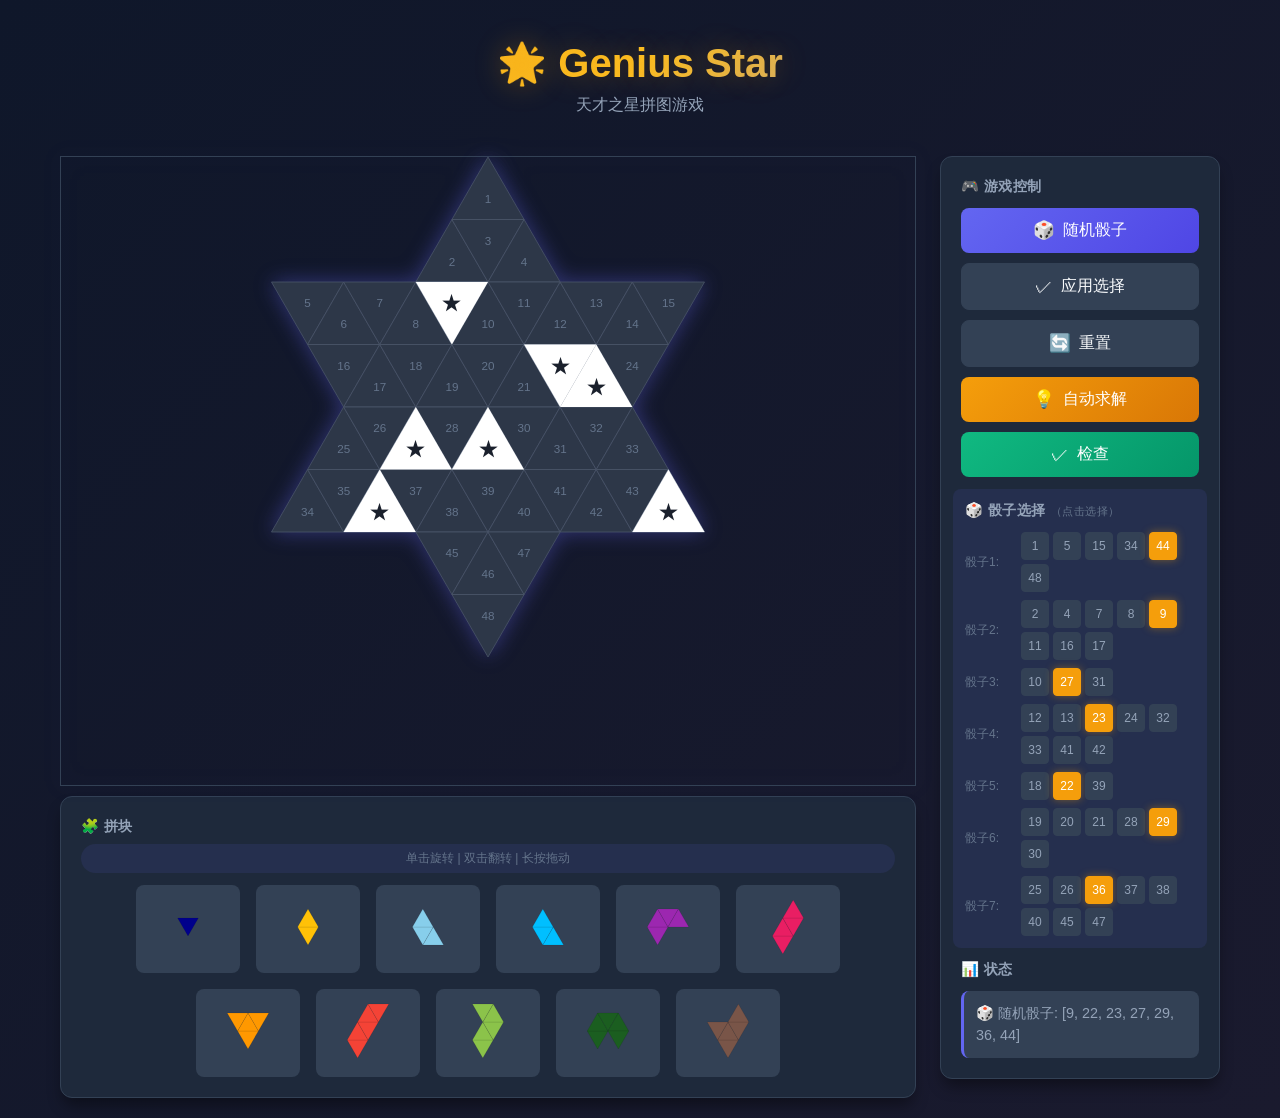
==== commit 445ee039: "feat: 实现库存砖块手势交互（单击旋转、双击翻转、长按拖动）并移除浮动操作按钮" ====
--- a/index.html
+++ b/index.html
@@ -30,6 +30,7 @@
                 <!-- 底部：拼块区域 -->
                 <section class="pieces-section">
                     <h3>🧩 拼块</h3>
+                    <p class="pieces-hint">单击旋转 | 双击翻转 | 长按拖动</p>
                     <div id="pieces-container" class="pieces-container">
                         <!-- 拼块将由 JavaScript 渲染 -->
                     </div>
--- a/styles.css
+++ b/styles.css
@@ -412,9 +412,21 @@
 .pieces-section h3 {
     font-size: 0.9rem;
     color: var(--text-secondary);
-    margin-bottom: 16px;
+    margin-bottom: 8px;
     text-transform: uppercase;
     letter-spacing: 0.5px;
+}
+
+.pieces-hint {
+    font-size: 0.75rem;
+    color: var(--text-muted);
+    margin-bottom: 12px;
+    text-align: center;
+    padding: 6px 12px;
+    background: rgba(99, 102, 241, 0.1);
+    border-radius: 20px;
+    display: inline-block;
+    width: 100%;
 }
 
 .pieces-container {
